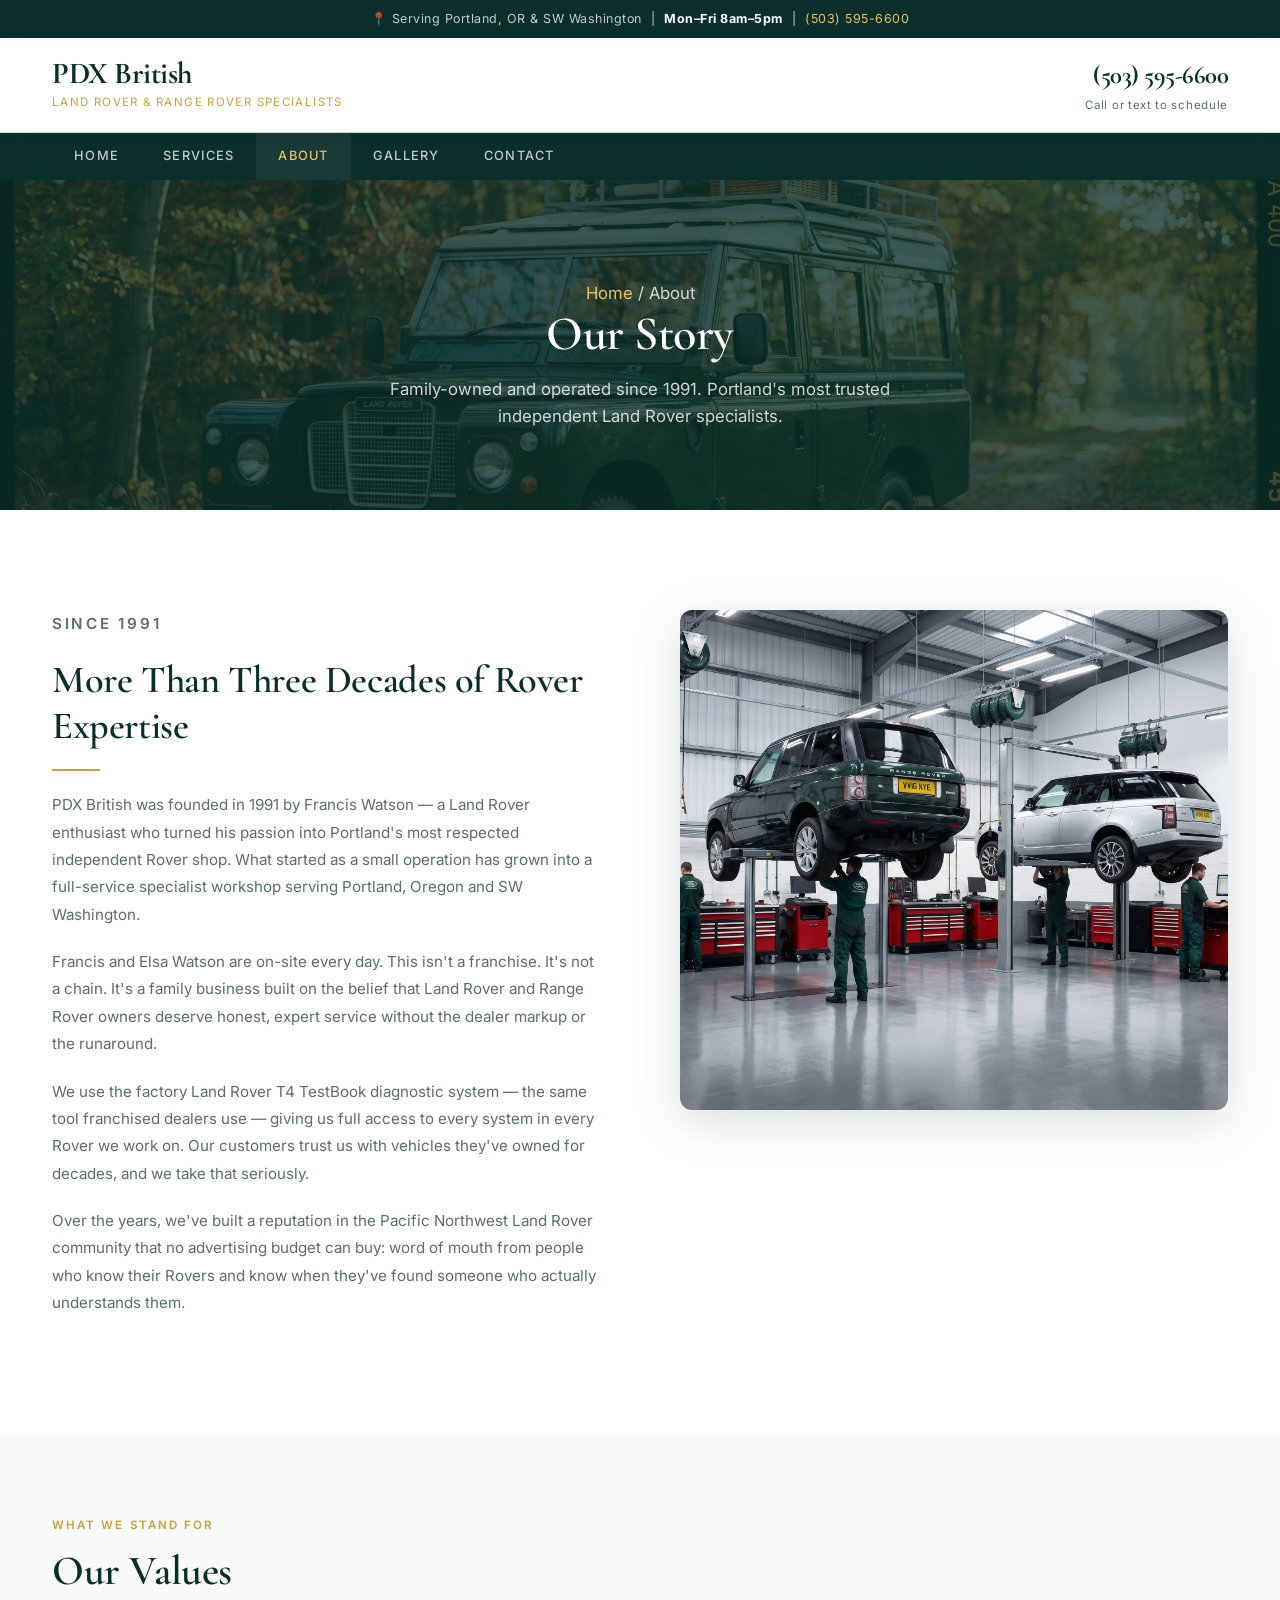
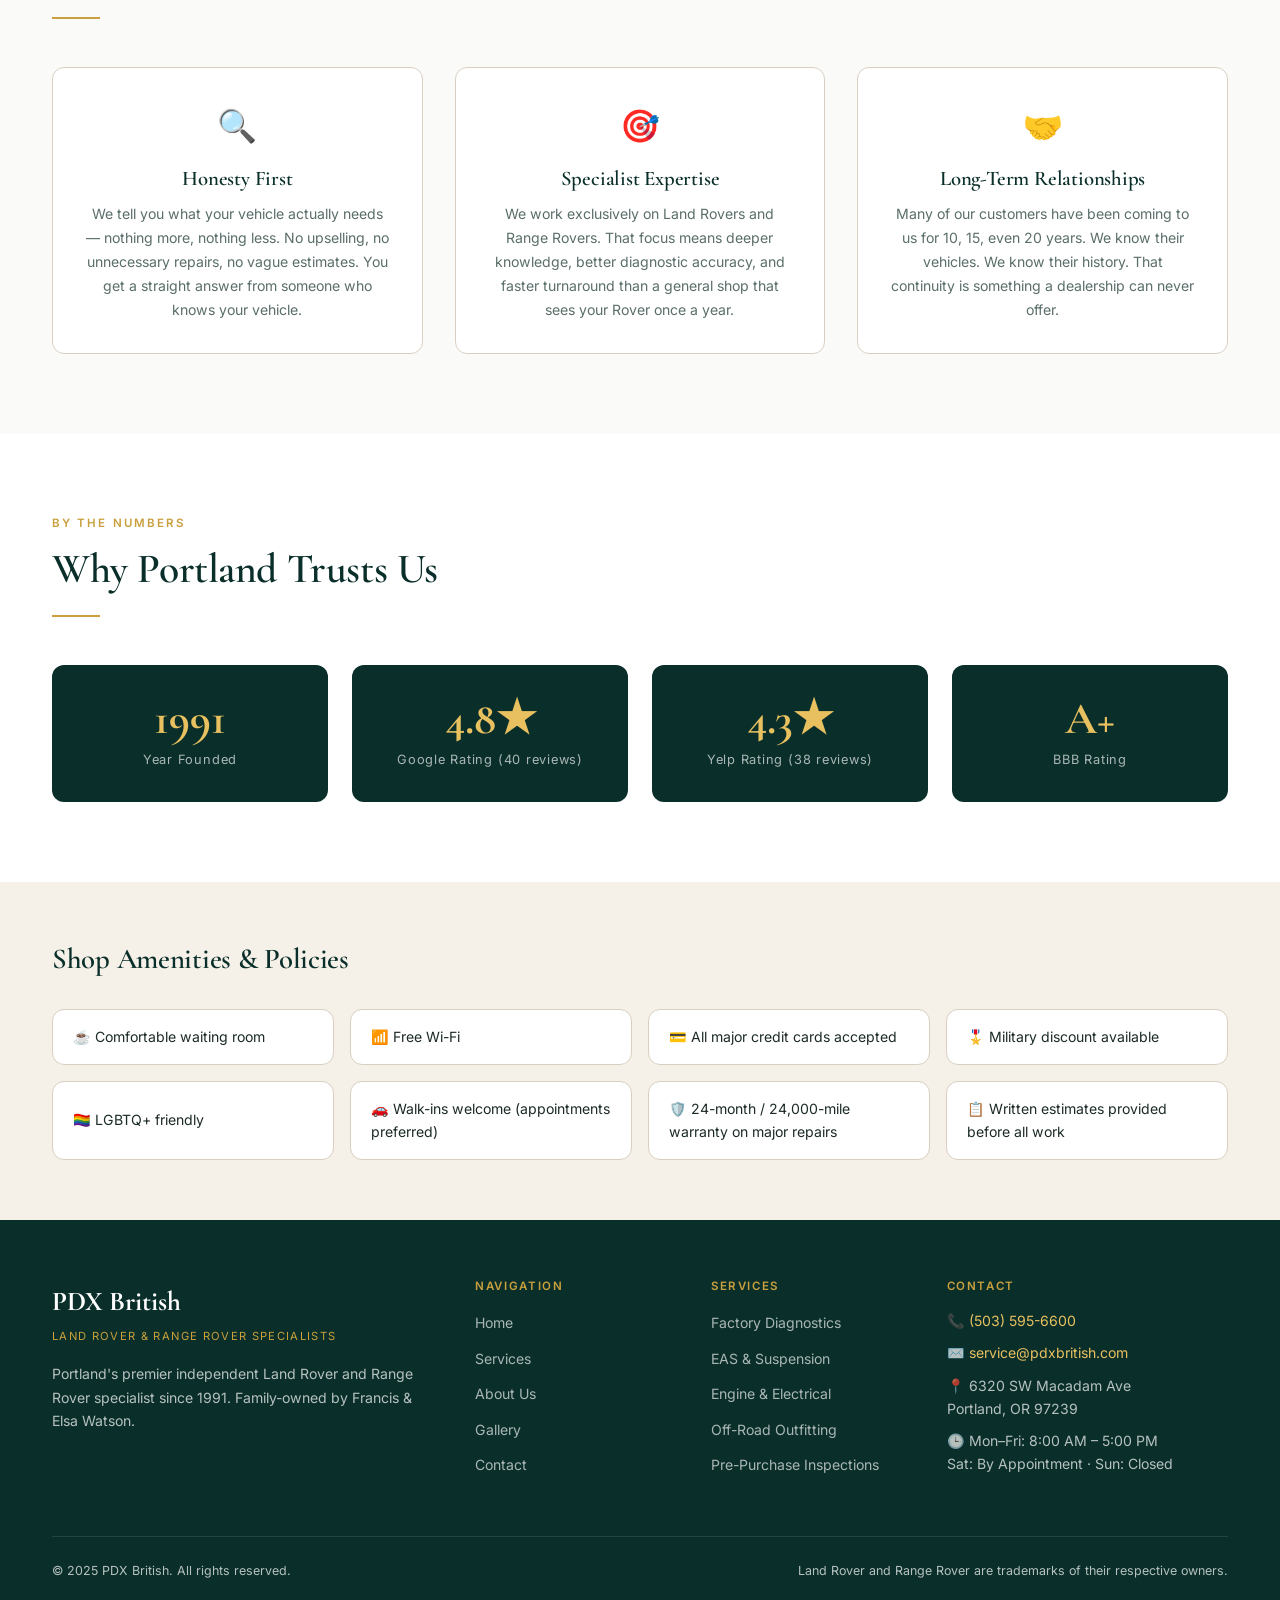
==== premium_site/about.html @ 82a0f4dd "Add premium multi-page website v4 with AI-generated images" ====
<!DOCTYPE html>
<html lang="en">
<head>
  <meta charset="UTF-8">
  <meta name="viewport" content="width=device-width, initial-scale=1.0">
  <title>About Us | PDX British – Land Rover & Range Rover Specialists</title>
  <meta name="description" content="PDX British has been Portland's trusted independent Land Rover and Range Rover specialist since 1991. Meet owners Francis and Elsa Watson.">
  <link rel="stylesheet" href="shared.css">
  <style>
    .page-hero {
      background: linear-gradient(rgba(10,47,42,0.78), rgba(10,47,42,0.78)), url('images/gallery-classic.jpg') center/cover no-repeat;
      padding: 100px 0 80px;
      color: #fff;
      text-align: center;
    }
    .page-hero h1 { font-size: 3rem; color: #fff; margin-bottom: 12px; }
    .page-hero p { font-size: 1.05rem; color: rgba(255,255,255,0.8); max-width: 560px; margin: 0 auto; }
    .breadcrumb { font-size: 0.78rem; color: rgba(255,255,255,0.5); margin-bottom: 16px; }
    .breadcrumb a { color: var(--gold2); }

    .about-story { padding: 100px 0; }
    .story-grid {
      display: grid;
      grid-template-columns: 1fr 1fr;
      gap: 80px;
      align-items: start;
    }
    .story-text h2 { font-size: 2.4rem; color: var(--green); margin-bottom: 16px; }
    .story-text p { font-size: 0.95rem; color: var(--muted); line-height: 1.8; margin-bottom: 20px; }
    .story-img img {
      border-radius: var(--radius-lg);
      height: 500px;
      object-fit: cover;
      box-shadow: var(--shadow-lg);
    }

    .values { background: var(--light); padding: 80px 0; }
    .values-grid {
      display: grid;
      grid-template-columns: repeat(3, 1fr);
      gap: 32px;
      margin-top: 48px;
    }
    .value-card {
      background: #fff;
      border: 1px solid var(--border);
      border-radius: var(--radius-lg);
      padding: 32px;
      text-align: center;
    }
    .value-icon { font-size: 2rem; margin-bottom: 16px; }
    .value-card h3 { font-size: 1.3rem; color: var(--green); margin-bottom: 10px; }
    .value-card p { font-size: 0.88rem; color: var(--muted); line-height: 1.7; }

    .trust-section { padding: 80px 0; }
    .trust-grid {
      display: grid;
      grid-template-columns: repeat(4, 1fr);
      gap: 24px;
      margin-top: 48px;
      text-align: center;
    }
    .trust-card {
      background: var(--green);
      color: #fff;
      border-radius: var(--radius-lg);
      padding: 32px 20px;
    }
    .trust-num {
      font-family: 'Cormorant Garamond', serif;
      font-size: 2.8rem;
      font-weight: 700;
      color: var(--gold2);
      line-height: 1;
    }
    .trust-card p { font-size: 0.8rem; color: rgba(255,255,255,0.65); margin-top: 8px; letter-spacing: 0.06em; }

    .amenities { background: var(--cream); padding: 60px 0; }
    .amenities h2 { font-size: 1.8rem; color: var(--green); margin-bottom: 32px; }
    .amenities-grid {
      display: grid;
      grid-template-columns: repeat(4, 1fr);
      gap: 16px;
    }
    .amenity {
      background: #fff;
      border: 1px solid var(--border);
      border-radius: var(--radius-lg);
      padding: 16px 20px;
      font-size: 0.88rem;
      display: flex;
      align-items: center;
      gap: 10px;
    }

    @media (max-width: 900px) {
      .story-grid { grid-template-columns: 1fr; gap: 40px; }
      .story-img img { height: 320px; }
      .values-grid { grid-template-columns: 1fr; }
      .trust-grid { grid-template-columns: repeat(2, 1fr); }
      .amenities-grid { grid-template-columns: repeat(2, 1fr); }
    }
    @media (max-width: 640px) {
      .trust-grid { grid-template-columns: 1fr; }
      .amenities-grid { grid-template-columns: 1fr; }
    }
  </style>
</head>
<body>

<div class="top-bar">
  <div class="container">
    📍 Serving Portland, OR &amp; SW Washington &nbsp;|&nbsp; <strong>Mon–Fri 8am–5pm</strong> &nbsp;|&nbsp; <a href="tel:5035956600">(503) 595-6600</a>
  </div>
</div>

<header class="main-header">
  <div class="container header-inner">
    <a href="index.html" class="logo-mark">
      <span class="brand">PDX British</span>
      <span class="sub">Land Rover &amp; Range Rover Specialists</span>
    </a>
    <div class="header-cta">
      <a href="tel:5035956600" class="phone">(503) 595-6600</a>
      <small>Call or text to schedule</small>
    </div>
  </div>
</header>

<nav class="site-nav">
  <div class="container">
    <ul>
      <li><a href="index.html">Home</a></li>
      <li><a href="services.html">Services</a></li>
      <li><a href="about.html" class="active">About</a></li>
      <li><a href="gallery.html">Gallery</a></li>
      <li><a href="contact.html">Contact</a></li>
    </ul>
  </div>
</nav>

<div class="page-hero">
  <div class="container">
    <p class="breadcrumb"><a href="index.html">Home</a> / About</p>
    <h1>Our Story</h1>
    <p>Family-owned and operated since 1991. Portland's most trusted independent Land Rover specialists.</p>
  </div>
</div>

<section class="about-story">
  <div class="container">
    <div class="story-grid">
      <div class="story-text fade-up">
        <p class="section-label">Since 1991</p>
        <h2>More Than Three Decades of Rover Expertise</h2>
        <div class="gold-rule"></div>
        <p>PDX British was founded in 1991 by Francis Watson — a Land Rover enthusiast who turned his passion into Portland's most respected independent Rover shop. What started as a small operation has grown into a full-service specialist workshop serving Portland, Oregon and SW Washington.</p>
        <p>Francis and Elsa Watson are on-site every day. This isn't a franchise. It's not a chain. It's a family business built on the belief that Land Rover and Range Rover owners deserve honest, expert service without the dealer markup or the runaround.</p>
        <p>We use the factory Land Rover T4 TestBook diagnostic system — the same tool franchised dealers use — giving us full access to every system in every Rover we work on. Our customers trust us with vehicles they've owned for decades, and we take that seriously.</p>
        <p>Over the years, we've built a reputation in the Pacific Northwest Land Rover community that no advertising budget can buy: word of mouth from people who know their Rovers and know when they've found someone who actually understands them.</p>
      </div>
      <div class="story-img fade-up delay-2">
        <img src="images/gallery-shop.jpg" alt="PDX British workshop">
      </div>
    </div>
  </div>
</section>

<section class="values">
  <div class="container">
    <p class="section-label">What We Stand For</p>
    <h2 class="section-title">Our Values</h2>
    <div class="gold-rule"></div>
    <div class="values-grid">
      <div class="value-card fade-up">
        <div class="value-icon">🔍</div>
        <h3>Honesty First</h3>
        <p>We tell you what your vehicle actually needs — nothing more, nothing less. No upselling, no unnecessary repairs, no vague estimates. You get a straight answer from someone who knows your vehicle.</p>
      </div>
      <div class="value-card fade-up delay-1">
        <div class="value-icon">🎯</div>
        <h3>Specialist Expertise</h3>
        <p>We work exclusively on Land Rovers and Range Rovers. That focus means deeper knowledge, better diagnostic accuracy, and faster turnaround than a general shop that sees your Rover once a year.</p>
      </div>
      <div class="value-card fade-up delay-2">
        <div class="value-icon">🤝</div>
        <h3>Long-Term Relationships</h3>
        <p>Many of our customers have been coming to us for 10, 15, even 20 years. We know their vehicles. We know their history. That continuity is something a dealership can never offer.</p>
      </div>
    </div>
  </div>
</section>

<section class="trust-section">
  <div class="container">
    <p class="section-label">By the Numbers</p>
    <h2 class="section-title">Why Portland Trusts Us</h2>
    <div class="gold-rule"></div>
    <div class="trust-grid">
      <div class="trust-card fade-up">
        <div class="trust-num">1991</div>
        <p>Year Founded</p>
      </div>
      <div class="trust-card fade-up delay-1">
        <div class="trust-num">4.8★</div>
        <p>Google Rating (40 reviews)</p>
      </div>
      <div class="trust-card fade-up delay-2">
        <div class="trust-num">4.3★</div>
        <p>Yelp Rating (38 reviews)</p>
      </div>
      <div class="trust-card fade-up delay-3">
        <div class="trust-num">A+</div>
        <p>BBB Rating</p>
      </div>
    </div>
  </div>
</section>

<section class="amenities">
  <div class="container">
    <h2>Shop Amenities &amp; Policies</h2>
    <div class="amenities-grid">
      <div class="amenity">☕ Comfortable waiting room</div>
      <div class="amenity">📶 Free Wi-Fi</div>
      <div class="amenity">💳 All major credit cards accepted</div>
      <div class="amenity">🎖️ Military discount available</div>
      <div class="amenity">🏳️‍🌈 LGBTQ+ friendly</div>
      <div class="amenity">🚗 Walk-ins welcome (appointments preferred)</div>
      <div class="amenity">🛡️ 24-month / 24,000-mile warranty on major repairs</div>
      <div class="amenity">📋 Written estimates provided before all work</div>
    </div>
  </div>
</section>

<footer>
  <div class="container">
    <div class="footer-grid">
      <div class="footer-brand">
        <div class="brand">PDX British</div>
        <div class="sub">Land Rover &amp; Range Rover Specialists</div>
        <p>Portland's premier independent Land Rover and Range Rover specialist since 1991. Family-owned by Francis &amp; Elsa Watson.</p>
      </div>
      <div>
        <h4>Navigation</h4>
        <ul>
          <li><a href="index.html">Home</a></li>
          <li><a href="services.html">Services</a></li>
          <li><a href="about.html">About Us</a></li>
          <li><a href="gallery.html">Gallery</a></li>
          <li><a href="contact.html">Contact</a></li>
        </ul>
      </div>
      <div>
        <h4>Services</h4>
        <ul>
          <li><a href="services.html">Factory Diagnostics</a></li>
          <li><a href="services.html">EAS &amp; Suspension</a></li>
          <li><a href="services.html">Engine &amp; Electrical</a></li>
          <li><a href="services.html">Off-Road Outfitting</a></li>
          <li><a href="services.html">Pre-Purchase Inspections</a></li>
        </ul>
      </div>
      <div class="footer-contact">
        <h4>Contact</h4>
        <p>📞 <a href="tel:5035956600">(503) 595-6600</a></p>
        <p>✉️ <a href="mailto:service@pdxbritish.com">service@pdxbritish.com</a></p>
        <p>📍 6320 SW Macadam Ave<br>Portland, OR 97239</p>
        <p>🕒 Mon–Fri: 8:00 AM – 5:00 PM<br>Sat: By Appointment · Sun: Closed</p>
      </div>
    </div>
    <div class="footer-bottom">
      <span>© 2025 PDX British. All rights reserved.</span>
      <span>Land Rover and Range Rover are trademarks of their respective owners.</span>
    </div>
  </div>
</footer>

</body>
</html>
---- premium_site/shared.css ----
/* ============================================================
   PDX British – Shared Stylesheet
   Color palette: Dark Green #0a2f2a | Gold #c9a03d | Cream #f5f0e8
   ============================================================ */

@import url('https://fonts.googleapis.com/css2?family=Cormorant+Garamond:wght@400;500;600;700&family=Inter:wght@300;400;500;600&display=swap');

:root {
  --green:  #0a2f2a;
  --green2: #143d36;
  --green3: #1e5248;
  --gold:   #c9a03d;
  --gold2:  #e8c060;
  --cream:  #f5f0e8;
  --light:  #fafaf8;
  --text:   #1c2b28;
  --muted:  #5a6e6a;
  --border: #d8cfc0;
  --shadow: 0 4px 24px rgba(10,47,42,0.10);
  --shadow-lg: 0 12px 48px rgba(10,47,42,0.16);
  --radius: 4px;
  --radius-lg: 12px;
  --transition: 0.28s cubic-bezier(0.4,0,0.2,1);
}

*, *::before, *::after { margin:0; padding:0; box-sizing:border-box; }

html { scroll-behavior: smooth; font-size: 16px; }

body {
  font-family: 'Inter', sans-serif;
  background: #fff;
  color: var(--text);
  line-height: 1.6;
  -webkit-font-smoothing: antialiased;
}

h1,h2,h3,h4 {
  font-family: 'Cormorant Garamond', serif;
  font-weight: 600;
  letter-spacing: -0.01em;
  line-height: 1.2;
}

a { color: inherit; text-decoration: none; }
img { display: block; width: 100%; height: auto; }

.container {
  max-width: 1240px;
  margin: 0 auto;
  padding: 0 32px;
}

/* ── TOP BAR ── */
.top-bar {
  background: var(--green);
  color: rgba(255,255,255,0.75);
  font-size: 0.78rem;
  letter-spacing: 0.04em;
  padding: 9px 0;
  text-align: center;
}
.top-bar a { color: var(--gold2); }
.top-bar strong { color: #fff; }

/* ── MAIN HEADER ── */
.main-header {
  background: #fff;
  border-bottom: 1px solid var(--border);
  padding: 18px 0;
  position: sticky;
  top: 0;
  z-index: 200;
  box-shadow: 0 2px 16px rgba(10,47,42,0.06);
}
.header-inner {
  display: flex;
  justify-content: space-between;
  align-items: center;
  gap: 24px;
}
.logo-mark {
  display: flex;
  flex-direction: column;
}
.logo-mark .brand {
  font-family: 'Cormorant Garamond', serif;
  font-size: 1.9rem;
  font-weight: 700;
  color: var(--green);
  letter-spacing: -0.5px;
  line-height: 1;
}
.logo-mark .sub {
  font-size: 0.72rem;
  letter-spacing: 0.12em;
  text-transform: uppercase;
  color: var(--gold);
  margin-top: 3px;
}
.header-cta {
  display: flex;
  flex-direction: column;
  align-items: flex-end;
}
.header-cta .phone {
  font-family: 'Cormorant Garamond', serif;
  font-size: 1.55rem;
  font-weight: 700;
  color: var(--green);
  letter-spacing: -0.5px;
}
.header-cta .phone:hover { color: var(--gold); }
.header-cta small {
  font-size: 0.72rem;
  color: var(--muted);
  letter-spacing: 0.06em;
}

/* ── NAV ── */
.site-nav {
  background: var(--green);
}
.site-nav ul {
  display: flex;
  list-style: none;
  gap: 0;
}
.site-nav a {
  display: block;
  padding: 13px 22px;
  font-size: 0.8rem;
  letter-spacing: 0.1em;
  text-transform: uppercase;
  color: rgba(255,255,255,0.75);
  transition: color var(--transition), background var(--transition);
  font-weight: 500;
}
.site-nav a:hover,
.site-nav a.active {
  color: var(--gold2);
  background: rgba(255,255,255,0.05);
}

/* ── BUTTONS ── */
.btn {
  display: inline-block;
  padding: 13px 32px;
  border-radius: var(--radius);
  font-size: 0.82rem;
  font-weight: 600;
  letter-spacing: 0.1em;
  text-transform: uppercase;
  transition: all var(--transition);
  cursor: pointer;
  border: none;
}
.btn-gold {
  background: var(--gold);
  color: var(--green);
}
.btn-gold:hover { background: var(--gold2); transform: translateY(-2px); box-shadow: 0 8px 24px rgba(201,160,61,0.35); }
.btn-outline-white {
  background: transparent;
  border: 1.5px solid rgba(255,255,255,0.6);
  color: #fff;
}
.btn-outline-white:hover { background: rgba(255,255,255,0.12); border-color: #fff; }
.btn-green {
  background: var(--green);
  color: #fff;
}
.btn-green:hover { background: var(--green2); transform: translateY(-2px); }

/* ── SECTION HEADERS ── */
.section-label {
  font-size: 0.72rem;
  letter-spacing: 0.18em;
  text-transform: uppercase;
  color: var(--gold);
  font-weight: 600;
  margin-bottom: 12px;
}
.section-title {
  font-size: 2.6rem;
  color: var(--green);
  margin-bottom: 16px;
}
.section-sub {
  font-size: 1rem;
  color: var(--muted);
  max-width: 600px;
  line-height: 1.7;
}

/* ── DIVIDER ── */
.gold-rule {
  width: 48px;
  height: 2px;
  background: var(--gold);
  margin: 20px 0;
}

/* ── FOOTER ── */
footer {
  background: var(--green);
  color: rgba(255,255,255,0.7);
  padding: 60px 0 32px;
}
.footer-grid {
  display: grid;
  grid-template-columns: 2fr 1fr 1fr 1.5fr;
  gap: 48px;
  margin-bottom: 48px;
}
.footer-brand .brand {
  font-family: 'Cormorant Garamond', serif;
  font-size: 1.7rem;
  font-weight: 700;
  color: #fff;
}
.footer-brand .sub {
  font-size: 0.7rem;
  letter-spacing: 0.12em;
  text-transform: uppercase;
  color: var(--gold);
  margin-top: 4px;
  margin-bottom: 16px;
}
.footer-brand p { font-size: 0.88rem; line-height: 1.7; }
footer h4 {
  font-family: 'Inter', sans-serif;
  font-size: 0.72rem;
  letter-spacing: 0.14em;
  text-transform: uppercase;
  color: var(--gold);
  font-weight: 600;
  margin-bottom: 16px;
}
footer ul { list-style: none; }
footer ul li { margin-bottom: 10px; }
footer ul a { font-size: 0.88rem; color: rgba(255,255,255,0.65); transition: color var(--transition); }
footer ul a:hover { color: var(--gold2); }
.footer-contact p { font-size: 0.88rem; margin-bottom: 10px; line-height: 1.6; }
.footer-contact a { color: var(--gold2); }
.footer-bottom {
  border-top: 1px solid rgba(255,255,255,0.1);
  padding-top: 24px;
  display: flex;
  justify-content: space-between;
  align-items: center;
  font-size: 0.78rem;
  flex-wrap: wrap;
  gap: 12px;
}
.footer-bottom a { color: rgba(255,255,255,0.5); }
.footer-bottom a:hover { color: var(--gold2); }

/* ── RATING BADGES ── */
.rating-row {
  display: flex;
  gap: 20px;
  flex-wrap: wrap;
}
.rating-pill {
  display: inline-flex;
  align-items: center;
  gap: 8px;
  background: rgba(255,255,255,0.12);
  border: 1px solid rgba(255,255,255,0.2);
  padding: 8px 18px;
  border-radius: 40px;
  font-size: 0.85rem;
  font-weight: 500;
  color: #fff;
  backdrop-filter: blur(4px);
}
.rating-pill .stars { color: var(--gold2); }

/* ── ANIMATIONS ── */
@keyframes fadeUp {
  from { opacity: 0; transform: translateY(28px); }
  to   { opacity: 1; transform: translateY(0); }
}
.fade-up { animation: fadeUp 0.7s ease both; }
.delay-1 { animation-delay: 0.1s; }
.delay-2 { animation-delay: 0.22s; }
.delay-3 { animation-delay: 0.34s; }
.delay-4 { animation-delay: 0.46s; }

/* ── RESPONSIVE ── */
@media (max-width: 900px) {
  .footer-grid { grid-template-columns: 1fr 1fr; }
}
@media (max-width: 640px) {
  .container { padding: 0 20px; }
  .header-inner { flex-direction: column; text-align: center; }
  .header-cta { align-items: center; }
  .site-nav ul { flex-wrap: wrap; justify-content: center; }
  .footer-grid { grid-template-columns: 1fr; gap: 32px; }
  .footer-bottom { flex-direction: column; text-align: center; }
  .section-title { font-size: 2rem; }
}
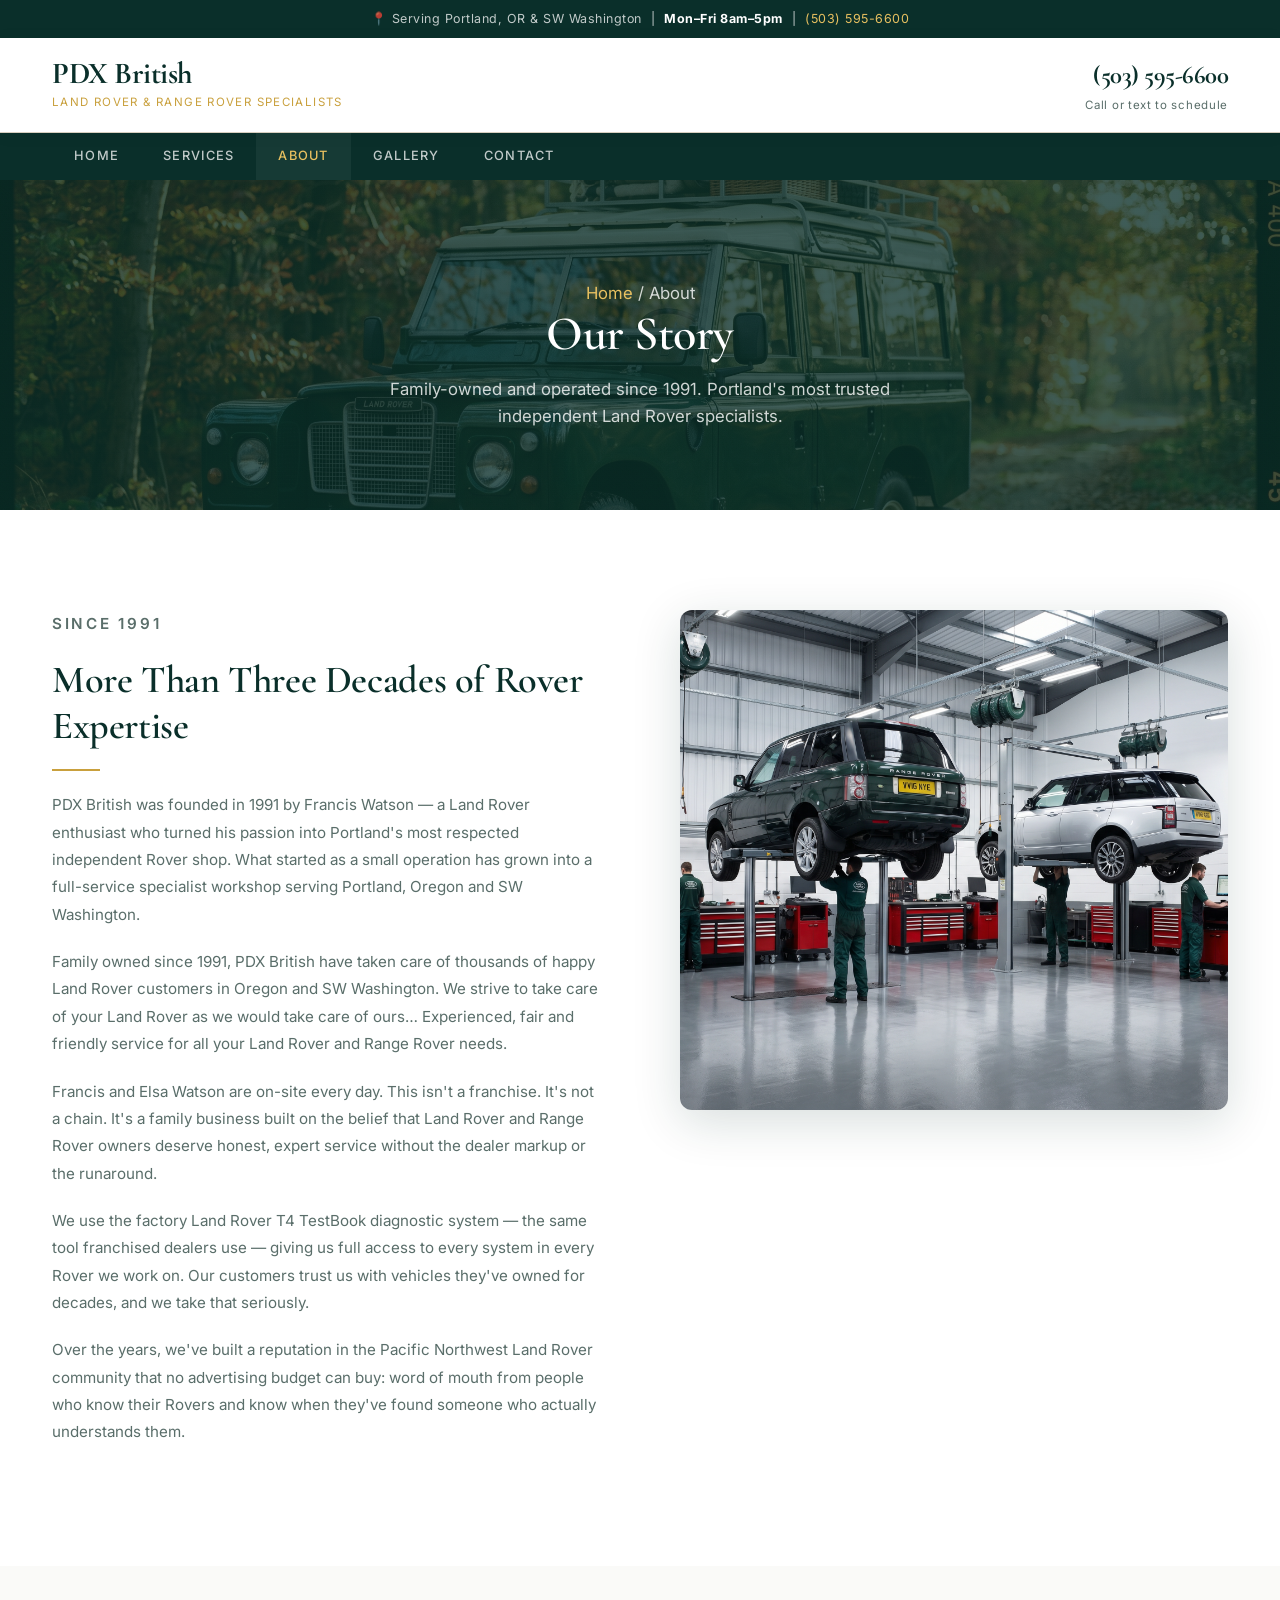
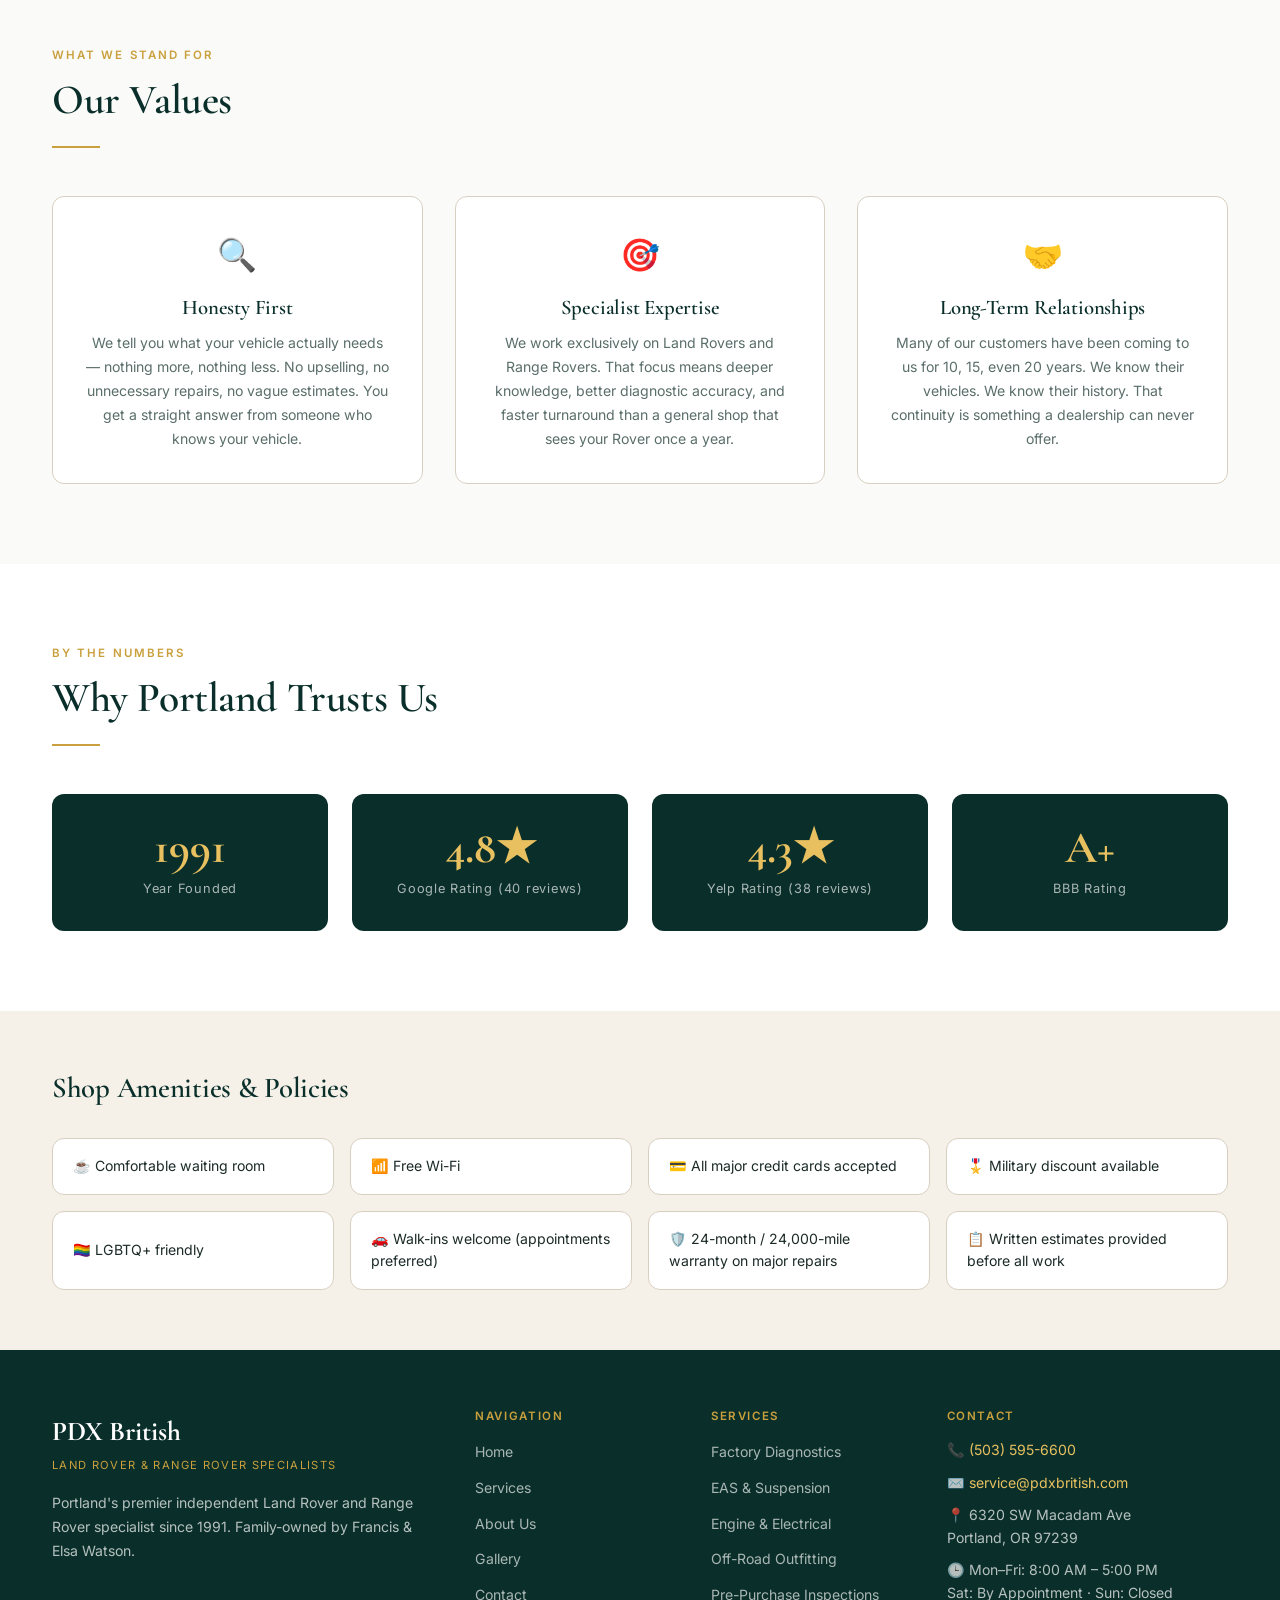
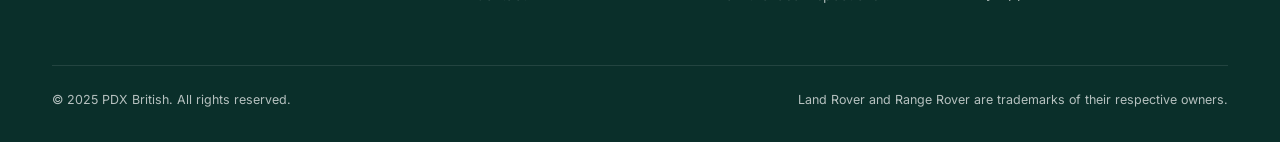
==== commit c9a2032d: "Content migration from current PDX British website" ====
--- a/premium_site/about.html
+++ b/premium_site/about.html
@@ -155,6 +155,7 @@
         <h2>More Than Three Decades of Rover Expertise</h2>
         <div class="gold-rule"></div>
         <p>PDX British was founded in 1991 by Francis Watson — a Land Rover enthusiast who turned his passion into Portland's most respected independent Rover shop. What started as a small operation has grown into a full-service specialist workshop serving Portland, Oregon and SW Washington.</p>
+        <p>Family owned since 1991, PDX British have taken care of thousands of happy Land Rover customers in Oregon and SW Washington. We strive to take care of your Land Rover as we would take care of ours&hellip; Experienced, fair and friendly service for all your Land Rover and Range Rover needs.</p>
         <p>Francis and Elsa Watson are on-site every day. This isn't a franchise. It's not a chain. It's a family business built on the belief that Land Rover and Range Rover owners deserve honest, expert service without the dealer markup or the runaround.</p>
         <p>We use the factory Land Rover T4 TestBook diagnostic system — the same tool franchised dealers use — giving us full access to every system in every Rover we work on. Our customers trust us with vehicles they've owned for decades, and we take that seriously.</p>
         <p>Over the years, we've built a reputation in the Pacific Northwest Land Rover community that no advertising budget can buy: word of mouth from people who know their Rovers and know when they've found someone who actually understands them.</p>
